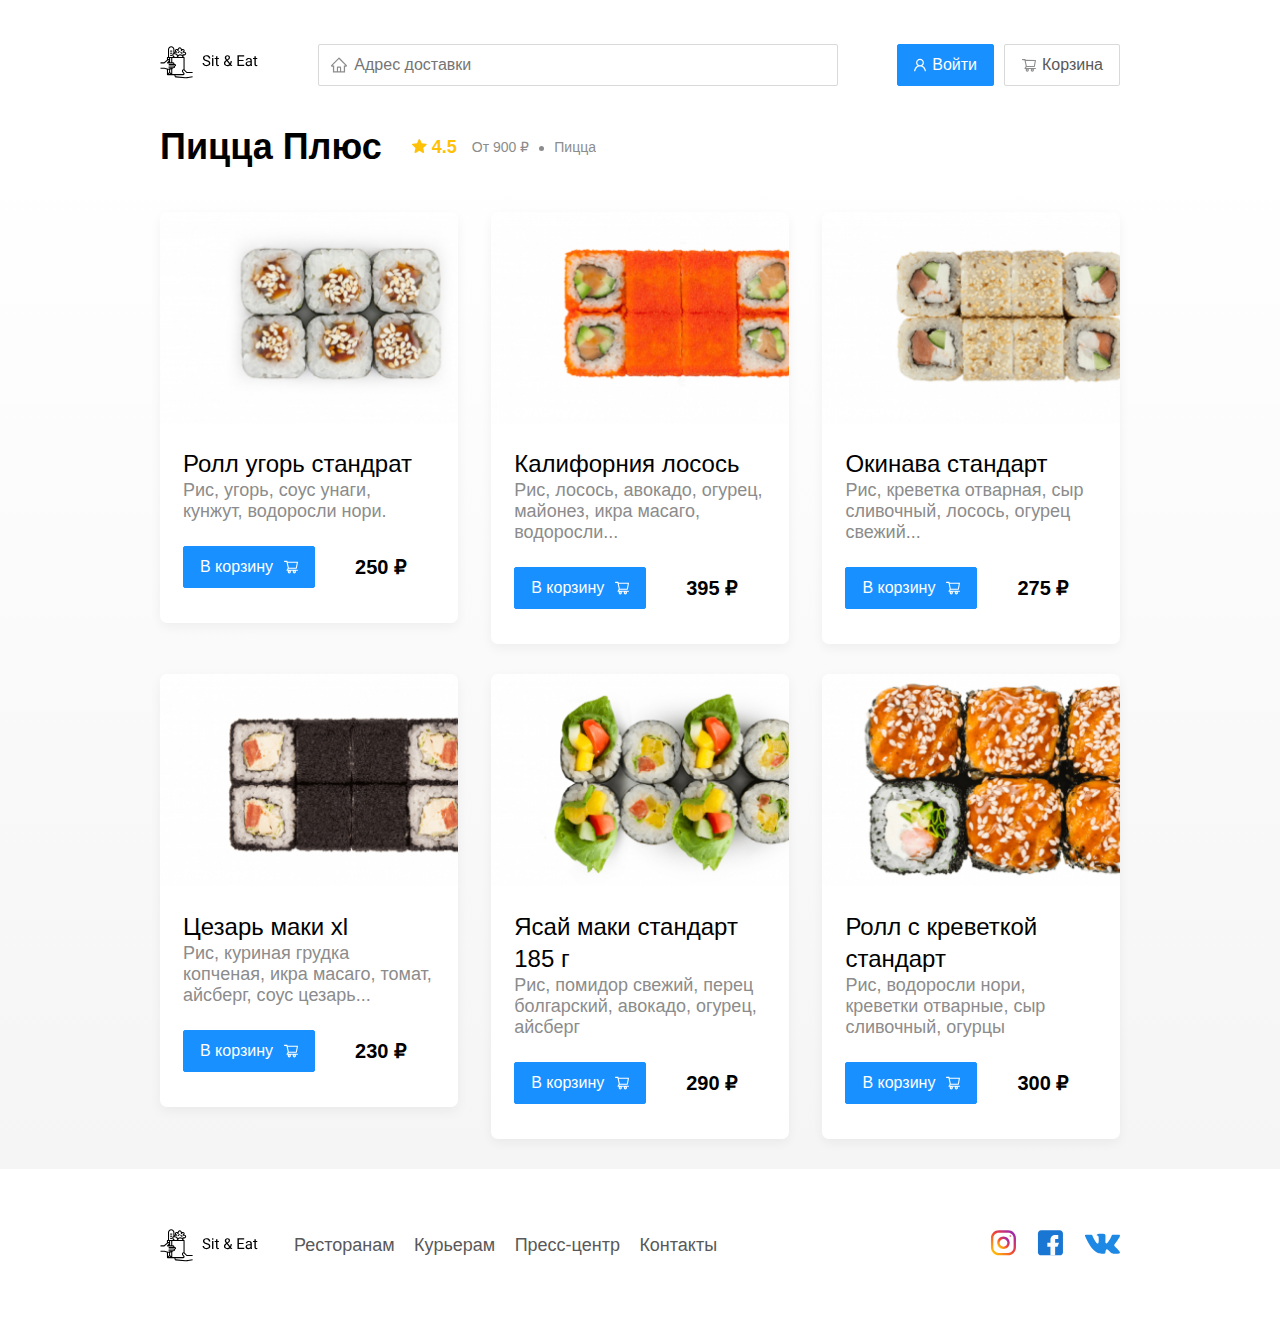
==== restaurant.html @ 7945403d "Add files via upload" ====
<!DOCTYPE html>
<html lang="ru">

<head>
    <meta charset="UTF-8">
    <meta name="viewport" content="width=device-width, initial-scale=1.0">
    <title>PizzaBurger - доставка еды на дом</title>
    <link rel="stylesheet" href="<link href=" https://fonts.googleapis.com/css2?family=Roboto:wght@400;700&display=swap"
        rel="stylesheet">
    <link rel="stylesheet" href="css\normalize.css">
    <link rel="stylesheet" href="css\animate.css">
    <link rel="stylesheet" href="css/style.css">
</head>

<body>
    <div class="container">
        <header class="header">
            <a href="index.html" class="logo">
                <img src="img\logo.svg" alt="logo">
            </a>
            <input type="text" class="input input-adress" placeholder="Адрес доставки">
            <div class="buttons">
                <button class="button button-primary">
                    <img src="img/user.svg" alt="user" class="button-icon">
                    <span class="button-text">Войти</span>
                </button>
                <button class="button" id="cart-button">
                    <img src="img/shopping-cart.svg" alt="shopping-cart" class="button-icon">
                    <span class="button-text">
                        Корзина
                    </span>
                </button>
            </div>
        </header>
    </div>
    <!-- /.container -->

    <main class="main">
        <div class="container">
            <section class="restaurants">
                <div class="section-heading">
                    <h2 class="section-title">Пицца Плюс</h2>
                    <div class="card-info">
                        <div class="rating"> <img src="img/rating.svg" alt="rating" class="rating-star"> 4.5
                        </div>
                        <div class="price">От 900 ₽</div>
                        <div class="category">Пицца </div>
                    </div>
                    <!-- /.card-info -->
                </div>
                <div class="cards">
                    <div class="card wow fadeInUp" data-wow-delay="0.2s">
                        <img src="img/image 7.jpg" alt="image" class="card-image">
                        <div class="card-text">
                            <div class="card-heading">
                                <h3 class="card-title card-title-reg">Ролл угорь стандрат</h3>
                            </div>
                            <!--/.card-heading -->
                            <div class="card-info">
                                <div class="ingredients">Рис, угорь, соус унаги, кунжут, водоросли нори.</div>
                            </div>
                            <!-- /.card-info -->
                            <div class="card-buttons">
                                <button class="button button-primary">
                                    <span class="button-card-text">В корзину</span>
                                    <img src="img/shopping-cart-white.svg" alt="shopping-cart"
                                        class="button-card-image">
                                </button>
                                <strong class="card-price-bold">250 ₽</strong>
                            </div>
                        </div>
                        <!--/.card-text -->
                    </div>
                    <!-- /.card -->

                    <div class="card wow fadeInUp" data-wow-delay="0.4s">
                        <img src="img/image 8.jpg" alt="image" class="card-image">
                        <div class="card-text">
                            <div class="card-heading">
                                <h3 class="card-title card-title-reg">Калифорния лосось</h3>
                            </div>
                            <!--/.card-heading -->
                            <div class="card-info">
                                <div class="ingredients">Рис, лосось, авокадо, огурец, майонез, икра масаго,
                                    водоросли...
                                </div>
                            </div>
                            <!-- /.card-info -->
                            <div class="card-buttons">
                                <button class="button button-primary">
                                    <span class="button-card-text">В корзину</span>
                                    <img src="img/shopping-cart-white.svg" alt="shopping-cart"
                                        class="button-card-image">
                                </button>
                                <strong class="card-price-bold">395 ₽</strong>
                            </div>
                        </div>
                        <!--/.card-text -->
                    </div>
                    <!-- /.card -->

                    <div class="card wow fadeInUp" data-wow-delay="0.6s">
                        <img src="img/image 9.jpg" alt="image" class="card-image">
                        <div class="card-text">
                            <div class="card-heading">
                                <h3 class="card-title card-title-reg">Окинава стандарт</h3>
                            </div>
                            <!--/.card-heading -->
                            <div class="card-info">
                                <div class="ingredients"> Рис, креветка отварная, сыр сливочный, лосось, огурец
                                    свежий...</div>
                            </div>
                            <!-- /.card-info -->
                            <div class="card-buttons">
                                <button class="button button-primary">
                                    <span class="button-card-text">В корзину</span>
                                    <img src="img/shopping-cart-white.svg" alt="shopping-cart"
                                        class="button-card-image">
                                </button>
                                <strong class="card-price-bold">275 ₽</strong>
                            </div>
                        </div>
                        <!--/.card-text -->
                    </div>
                    <!-- /.card -->

                    <div class="card wow fadeInUp" data-wow-delay="0.2s">
                        <img src="img/image 10.jpg" alt="image" class="card-image">
                        <div class="card-text">
                            <div class="card-heading">
                                <h3 class="card-title card-title-reg">Цезарь маки хl</h3>
                            </div>
                            <!--/.card-heading -->
                            <div class="card-info">
                                <div class="ingredients">Рис, куриная грудка копченая, икра масаго, томат, айсберг, соус
                                    цезарь...</div>
                            </div>
                            <!-- /.card-info -->
                            <div class="card-buttons">
                                <button class="button button-primary">
                                    <span class="button-card-text">В корзину</span>
                                    <img src="img/shopping-cart-white.svg" alt="shopping-cart"
                                        class="button-card-image">
                                </button>
                                <strong class="card-price-bold">230 ₽</strong>
                            </div>
                        </div>
                        <!--/.card-text -->
                    </div>
                    <!-- /.card -->

                    <div class="card wow fadeInUp" data-wow-delay="0.4s">
                        <img src="img/image 11.jpg" alt="image" class="card-image">
                        <div class="card-text">
                            <div class="card-heading">
                                <h3 class="card-title card-title-reg">Ясай маки стандарт 185 г</h3>
                            </div>
                            <!--/.card-heading -->
                            <div class="card-info">
                                <div class="ingredients">Рис, помидор свежий, перец болгарский, авокадо, огурец, айсберг
                                </div>
                            </div>
                            <!-- /.card-info -->
                            <div class="card-buttons">
                                <button class="button button-primary">
                                    <span class="button-card-text">В корзину</span>
                                    <img src="img/shopping-cart-white.svg" alt="shopping-cart"
                                        class="button-card-image">
                                </button>
                                <strong class="card-price-bold">290 ₽</strong>
                            </div>
                        </div>
                        <!--/.card-text -->
                    </div>
                    <!-- /.card -->

                    <div class="card wow fadeInUp" data-wow-delay="0.6s">
                        <img src="img/image 12.jpg" alt="image" class="card-image">
                        <div class="card-text">
                            <div class="card-heading">
                                <h3 class="card-title card-title-reg">Ролл с креветкой стандарт</h3>
                            </div>
                            <!--/.card-heading -->
                            <div class="card-info">
                                <div class="ingredients">Рис, водоросли нори, креветки отварные, сыр сливочный, огурцы
                                </div>
                            </div>
                            <!-- /.card-info -->
                            <div class="card-buttons">
                                <button class="button button-primary">
                                    <span class="button-card-text">В корзину</span>
                                    <img src="img/shopping-cart-white.svg" alt="shopping-cart"
                                        class="button-card-image">
                                </button>
                                <strong class="card-price-bold">300 ₽</strong>
                            </div>
                        </div>
                        <!--/.card-text -->
                    </div>
                    <!-- /.card -->
                </div>
                <!-- /.cards -->
            </section>
        </div>
    </main>

    <footer class="footer">
        <div class="container">
            <div class="footer-block">
                <img src="img/logo.svg" alt="" class="logo footer-logo">
                <nav class="footer-nav">
                    <a href="#" class="footer-link">Ресторанам</a>
                    <a href="#" class="footer-link">Курьерам</a>
                    <a href="#" class="footer-link">Пресс-центр</a>
                    <a href="#" class="footer-link">Контакты</a>
                </nav>
                <div class="social-links">
                    <a href="#" class="social-link"><img src="img/instagram.svg" alt="instagram"></a>
                    <a href="#" class="social-link"><img src="img/FB.svg" alt="Facebook"></a>
                    <a href="#" class="social-link"><img src="img/VK.svg" alt="VK"></a>
                </div>
            </div>
        </div>
    </footer>

    <div class="modal">
        <div class="modal-dialog">
            <div class="modal-header">
                <h3 class="modal-title">Корзина</h3>
                <button class="close">&times;</button>
            </div>
            <!-- /.modal-header -->
            <div class="modal-body">
                <div class="food-row">
                    <span class="food-name">Ролл угорь стандарт</span>
                    <strong class="food-price">250 ₽</strong>
                    <div class="food-counter">
                        <button class="counter-button">-</button>
                        <span class="counter">1</span>
                        <button class="counter-button">+</button>
                    </div>
                </div>
                <!-- /.foods-row -->
                <div class="food-row">
                    <span class="food-name">Ролл угорь стандарт</span>
                    <strong class="food-price">250 ₽</strong>
                    <div class="food-counter">
                        <button class="counter-button">-</button>
                        <span class="counter">1</span>
                        <button class="counter-button">+</button>
                    </div>
                </div>
                <!-- /.foods-row -->
                <div class="food-row">
                    <span class="food-name">Ролл угорь стандарт</span>
                    <strong class="food-price">250 ₽</strong>
                    <div class="food-counter">
                        <button class="counter-button">-</button>
                        <span class="counter">1</span>
                        <button class="counter-button">+</button>
                    </div>
                </div>
                <!-- /.foods-row -->
                <div class="food-row">
                    <span class="food-name">Ролл угорь стандарт</span>
                    <strong class="food-price">250 ₽</strong>
                    <div class="food-counter">
                        <button class="counter-button">-</button>
                        <span class="counter">1</span>
                        <button class="counter-button">+</button>
                    </div>
                </div>
                <!-- /.foods-row -->
                <div class="food-row">
                    <span class="food-name">Ролл угорь стандарт</span>
                    <strong class="food-price">250 ₽</strong>
                    <div class="food-counter">
                        <button class="counter-button">-</button>
                        <span class="counter">1</span>
                        <button class="counter-button">+</button>
                    </div>
                </div>
                <!-- /.foods-row -->
            </div>
            <!-- /.modal-body -->
            <div class="modal-footer">
                <span class="modal-pricetag">1200 ₽</span>
                <div class="footer-buttons">
                    <button class="button button-primary">Офромить заказ</button>
                    <button class="button">Отмена</button>
                </div>
            </div>
            <!-- /.modal-footer -->
        </div>
        <!-- /.modal-dialog -->
    </div>
    <script src="js/wow.min.js"></script>
    <script src="js/main.js"></script>
</body>

</html>
---- css/style.css ----
* {
    box-sizing: border-box;
}

body {
    font-family: 'Roboto', sans-serif;
    padding-top: 44px;
}

.container {
    max-width: 1200px;
    margin: auto;
}

.header {
    display: flex;
    align-items: center;
    justify-content: space-between;
    margin-bottom: 40px;
}

.input {
    background: #FFFFFF;
    border: 1px solid #D9D9D9;
    border-radius: 2px;
    font-size: 16px;
    line-height: 24px;
    padding: 8px;
    padding-left: 35px;
    background-repeat: no-repeat;
    background-position: left 11px center;
}

.input-adress {
    flex: 0.8;
    background-image: url(../img/home.svg);
}

.input-search {
    width: 300px;
    background-image: url(../img/search.svg);
    margin-left: auto;
}

.buttons {
    display: flex;
    align-items: center;
}

.button {
    display: flex;
    align-items: center;
    padding: 8px 16px;
    background: #FFFFFF;
    border: 1px solid #D9D9D9;
    box-sizing: border-box;
    box-shadow: 0px 0px 2px rgba(0, 0, 0, 0.0015);
    border-radius: 2px;
    color: #595959;
    line-height: 24px;
}

.button-primary {
    background: #1890FF;
    border: 1px solid #1890FF;
    color: #FFFFFF;
    margin-right: 10px;
}

.button-icon {
    margin-right: 6px;
}

.button-card-text {
    margin-right: 10px;
}

.promo {
    box-shadow: 0px 7px 12px rgba(158, 158, 163, 0.1);
    background: #FFF1B8 url(../img/promo-image.png) no-repeat top -100px right -247px /924px;
    border-radius: 10px;
    padding: 68px 70px;
    margin-bottom: 56px;
}

.promo-title {
    font-style: normal;
    font-weight: bold;
    font-size: 39px;
    line-height: 46px;
    color: #302C34;
}

.promo-text {
    font-style: normal;
    font-weight: normal;
    font-size: 24px;
    line-height: 28px;

    color: #302C34;
    max-width: 538px;
}

.main {
    background: linear-gradient(180deg, rgba(245, 245, 245, 0) 1.04%, #F5F5F5 100%);
}

.section-heading {
    display: flex;
    align-items: center;
    margin-bottom: 44px;
}

.section-title {
    font-style: normal;
    font-weight: bold;
    font-size: 36px;
    line-height: 42px;
    margin: 0;
    color: #000000;
    margin-right: 30px;
}

.cards {
    display: flex;
    align-items: flex-start;
    flex-wrap: wrap;
    justify-content: space-between;
}

.card {
    background: #FFFFFF;
    box-shadow: 0px 4px 12px rgba(0, 0, 0, 0.05);
    border-radius: 7px;
    overflow: hidden;
    margin-bottom: 30px;
    flex-basis: 31%;
    text-decoration: none;
}

.card-image {
    width: 380px;
    height: 212px;
    object-fit: cover;
}

.card-text {
    padding-top: 20px;
    padding-bottom: 35px;
    padding-left: 23px;
    padding-right: 23px;
}

.card-heading {
    display: flex;
    align-items: center;
    justify-content: space-between;
}

.card-title {
    margin: 0;
    font-style: normal;
    font-weight: bold;
    font-size: 24px;
    line-height: 32px;
}

.card-title-reg {
    font-weight: 400;
}

.card-tag {
    font-style: normal;
    font-weight: normal;
    font-size: 12px;
    line-height: 20px;
    color: #FFFFFF;
    background: #262626;
    border-radius: 2px;
    padding: 1px 8px;
}

.card-info {
    display: flex;
    align-items: center;
    flex-wrap: wrap;
}

.card-buttons {
    display: flex;
    align-items: center;
    margin-top: 24px;
}

.card-price-bold {
    font-style: normal;
    font-weight: bold;
    font-size: 20px;
    line-height: 32px;
    margin-left: 30px;
}

.rating {
    margin-right: 26px;
    color: #FFC107;
    font-style: normal;
    font-weight: bold;
    font-size: 18px;
    line-height: 32px;
}

.price,
.category {
    color: #8C8C8C;
    font-style: normal;
    font-weight: normal;
    font-size: 18px;
    line-height: 32px;
}

.price {
    margin-right: 10px;
}

.ingredients {
    color: #8C8C8C;
    font-style: normal;
    font-weight: normal;
    font-size: 18px;
    line-height: 21px;

}

.category {
    text-overflow: ellipsis;
    overflow: hidden;
    white-space: nowrap;
    max-width: 150px;
}

.price:after {
    content: "";
    width: 5px;
    height: 5px;
    background-color: #8c8c8c;
    display: inline-block;
    vertical-align: middle;
    border-radius: 50px;
    margin-left: 10px;
}

.footer {
    padding: 60px 0;
}

.footer-block {
    display: flex;
    align-items: center;
    justify-content: space-between;
}

.footer-nav {
    margin-left: 35px;
    margin-right: auto;
}

.footer-link {
    display: inline-block;
    color: #595959;
    font-style: normal;
    font-weight: normal;
    font-size: 18px;
    line-height: 21px;
    text-decoration: none;

}

.footer-link:not(:last-child) {
    margin-right: 15px;
}

.social-links {
    display: flex;
    align-items: center;
}

.social-link:not(:last-child) {
    margin-right: 21px;
}

.modal {
    position: fixed;
    top: 0;
    width: 100%;
    height: 100%;
    background: rgba(0, 0, 0, 0.4);
    display: none;
}

.is-open {
    display: flex;
}

.modal-dialog {
    max-width: 780px;
    width: 95%;
    background: #FFFFFF;
    border-radius: 5px;
    margin: auto;
    padding: 40px 45px;
}

.modal-header {
    display: flex;
    align-items: center;
    justify-content: space-between;
    margin-bottom: 45px;
}

.modal-title {
    margin: 0;
    font-weight: bold;
    font-size: 36px;
    line-height: 42px;
}

.close {
    font-size: 36px;
    border: none;
    background-color: transparent;
}

.modal-body {
    margin-bottom: 52px;
}

.food-row {
    display: flex;
    align-items: flex-start;
    justify-content: space-between;
    padding-bottom: 8px;
    border-bottom: 1px solid #d9d9d9;
    margin-bottom: 15px;
}

.food-name {
    font-weight: normal;
    font-size: 18px;
    line-height: 32px;
}

.food-price {
    margin-left: auto;
    margin-right: 47px;
    font-weight: bold;
    font-size: 20px;
    line-height: 32px;
}

.food-counter {
    display: flex;
    align-items: center;
}

.counter-button {
    display: flex;
    align-items: center;
    justify-content: center;
    width: 39px;
    height: 32px;
    background: #FFFFFF;
    border: 1px solid #40A9FF;
    box-sizing: border-box;
    border-radius: 2px;
    font-weight: normal;
    font-size: 14px;
    line-height: 22px;
    color: #40A9FF;

}

.counter {
    font-size: 16px;
    line-height: 24px;
    margin-left: 10px;
    margin-right: 10px;
}

.modal-footer {
    display: flex;
    align-items: center;
    justify-content: space-between;
}

.footer-buttons {
    display: flex;
    align-items: center;
}

.modal-pricetag {
    background: #262626;
    border-radius: 5px;
    color: #FFFFFF;
    padding: 15px 20px;
}

@media (max-width: 1366px) {
    .container {
        max-width: 960px;
    }

    .promo {
        background-position: center right -300px;
        background-size: 750px;
    }

    .rating {
        margin-right: 15px;
    }

    .category,
    .price {
        font-size: 14px;

    }

}

@media (max-width: 992px) {
    .container {
        max-width: 750px;
    }

    .promo {
        padding: 50px;
        background-size: 500px;
        background-position: center right -200px;
    }

    .promo-text {
        font-size: 18px;
        max-width: 400px;
    }

    .card {
        flex-basis: 49%;
    }

    .footer-link {
        font-size: 16px;
    }
}

@media (max-width: 768px) {
    .container {
        max-width: 560px;
    }

    .card-info {
        flex-wrap: wrap;
    }

    .card.rating {
        flex-basis: 100%;
    }

    .card-title {
        font-size: 18px;
    }

    .promo {
        background-size: 400px;
        background-position: bottom 50px right -200px;
    }

    .promo-title {
        font-size: 24px;
        line-height: 1.4;
    }

    .promo-text {
        margin-top: 0;
    }
}

@media (max-width: 578px) {
    .container {
        width: 90%;
    }

    .header {
        flex-wrap: wrap;
    }

    .input-adress {
        margin-top: 15px;
        order: 5;
        flex: 1;
    }

    .promo {
        background-image: none;
    }

    .promo-title {
        margin-bottom: 10px;
    }

    .section-title {
        font-size: 20px;
    }

    .card {
        flex-basis: 100%;
    }

    .card-image {
        width: 100%;
    }

    .footer {
        padding: 30px 0;
    }

    .footer-block {
        align-items: flex-start;
    }

    .footer-nav {
        order: 0;
        margin-left: 0;
        margin-right: 0;
        display: flex;
        flex-direction: column;
    }

    .footer-logo {
        order: 1;
        margin-right: 15px;
    }

    .social-links {
        order: 2;
    }

}

@media (max-width: 480px) {
    .button-text {
        display: none;
    }

    .button {
        min-height: 40px;
    }

    .button-icon {
        margin-right: 0;
    }

    .promo {
        padding: 20px;
    }

    .section-heading {
        flex-wrap: wrap;
    }

    .footer-block {
        flex-wrap: wrap;
        flex-direction: column;
        align-items: center;
    }

    .footer-logo {
        order: 0;
        margin-bottom: 20px;
    }

    .footer-nav {
        margin-bottom: 20px;
        text-align: center;
    }

    .footer-link:not(:last-child) {
        margin-right: 0;
    }
}
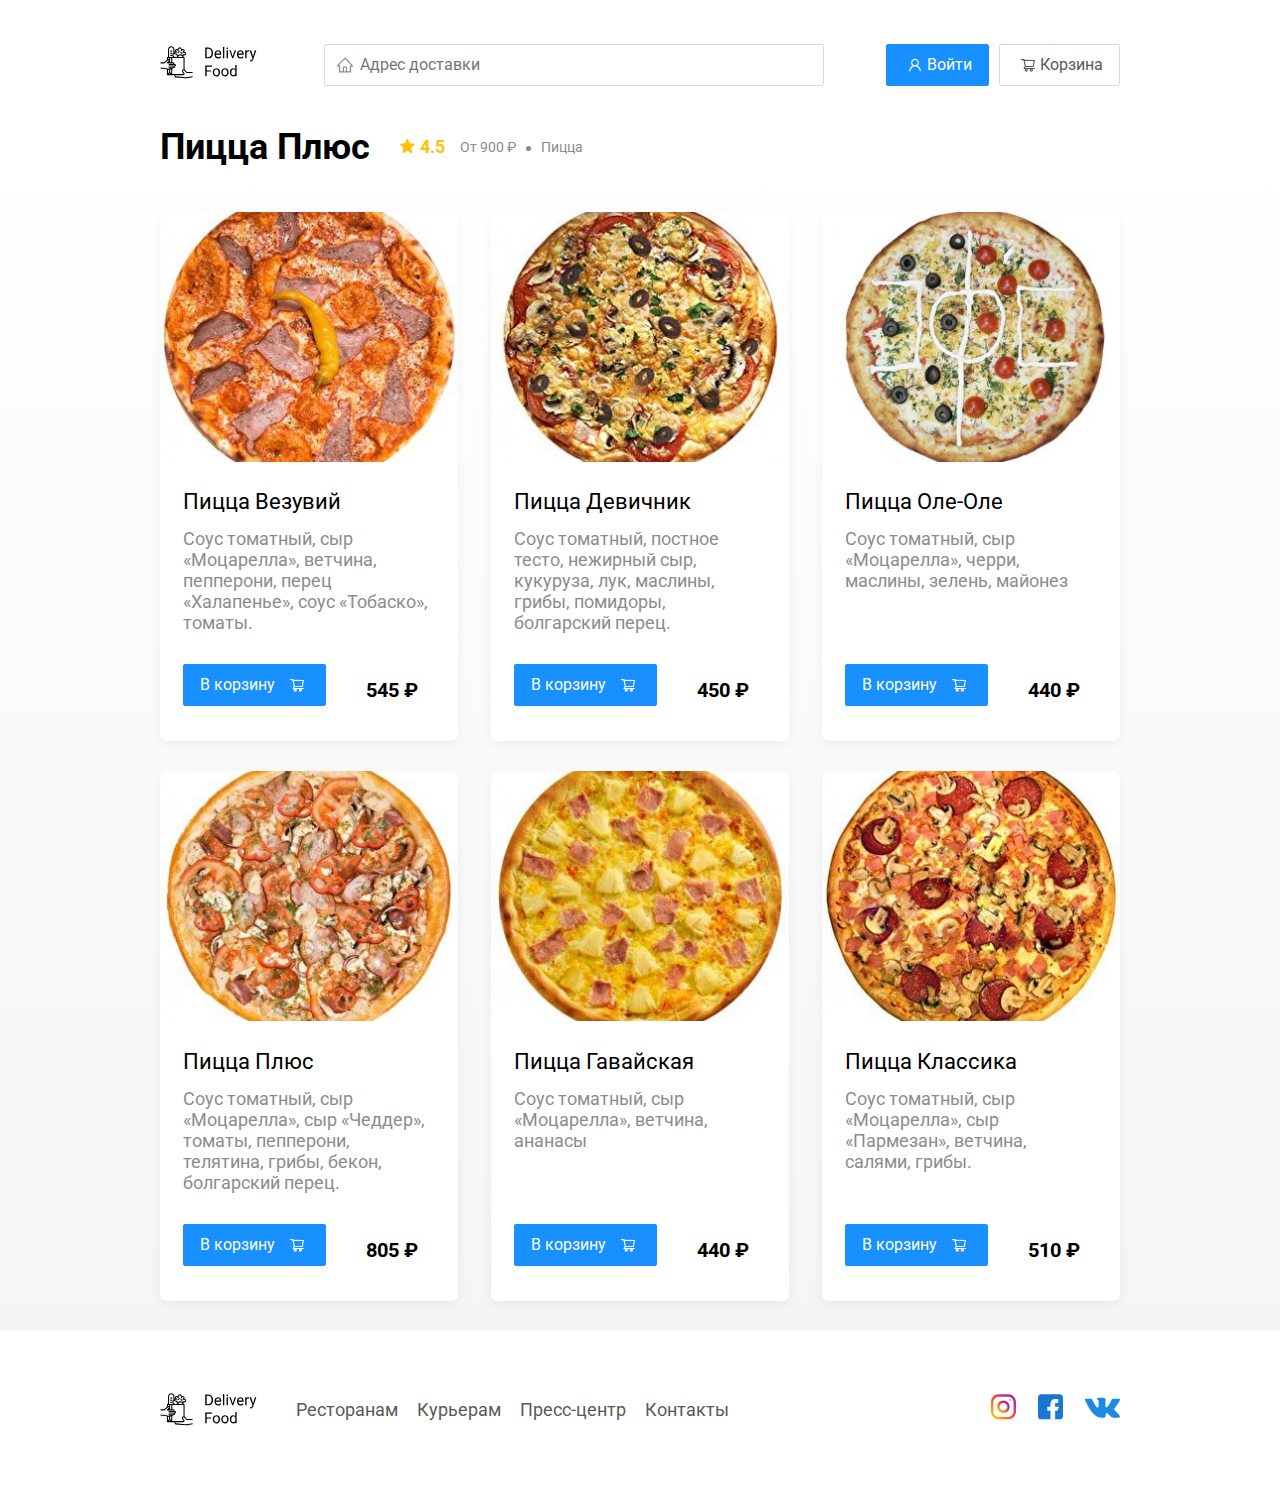
==== commit c064c9ee: "Add files via upload" ====
--- a/restaurant.html
+++ b/restaurant.html
@@ -1,301 +1,291 @@
 <!DOCTYPE html>
 <html lang="ru">
-
 <head>
-    <meta charset="UTF-8">
-    <meta name="viewport" content="width=device-width, initial-scale=1.0">
-    <title>PizzaBurger - доставка еды на дом</title>
-    <link rel="stylesheet" href="<link href=" https://fonts.googleapis.com/css2?family=Roboto:wght@400;700&display=swap"
-        rel="stylesheet">
-    <link rel="stylesheet" href="css\normalize.css">
-    <link rel="stylesheet" href="css\animate.css">
-    <link rel="stylesheet" href="css/style.css">
+	<meta charset="UTF-8"/>
+	<meta name="viewport" content="width=device-width, initial-scale=1.0"/>
+	<title>PizzaBurger — доставка еды на дом</title>
+	<link
+			href="https://fonts.googleapis.com/css?family=Roboto:400,700&display=swap&subset=cyrillic"
+			rel="stylesheet"
+	/>
+	<link rel="stylesheet" href="css/normalize.css"/>
+	<link rel="stylesheet" href="css/style.css"/>
 </head>
-
 <body>
-    <div class="container">
-        <header class="header">
-            <a href="index.html" class="logo">
-                <img src="img\logo.svg" alt="logo">
-            </a>
-            <input type="text" class="input input-adress" placeholder="Адрес доставки">
-            <div class="buttons">
-                <button class="button button-primary">
-                    <img src="img/user.svg" alt="user" class="button-icon">
-                    <span class="button-text">Войти</span>
-                </button>
-                <button class="button" id="cart-button">
-                    <img src="img/shopping-cart.svg" alt="shopping-cart" class="button-icon">
-                    <span class="button-text">
-                        Корзина
-                    </span>
-                </button>
-            </div>
-        </header>
-    </div>
-    <!-- /.container -->
-
-    <main class="main">
-        <div class="container">
-            <section class="restaurants">
-                <div class="section-heading">
-                    <h2 class="section-title">Пицца Плюс</h2>
-                    <div class="card-info">
-                        <div class="rating"> <img src="img/rating.svg" alt="rating" class="rating-star"> 4.5
-                        </div>
-                        <div class="price">От 900 ₽</div>
-                        <div class="category">Пицца </div>
-                    </div>
-                    <!-- /.card-info -->
-                </div>
-                <div class="cards">
-                    <div class="card wow fadeInUp" data-wow-delay="0.2s">
-                        <img src="img/image 7.jpg" alt="image" class="card-image">
-                        <div class="card-text">
-                            <div class="card-heading">
-                                <h3 class="card-title card-title-reg">Ролл угорь стандрат</h3>
-                            </div>
-                            <!--/.card-heading -->
-                            <div class="card-info">
-                                <div class="ingredients">Рис, угорь, соус унаги, кунжут, водоросли нори.</div>
-                            </div>
-                            <!-- /.card-info -->
-                            <div class="card-buttons">
-                                <button class="button button-primary">
-                                    <span class="button-card-text">В корзину</span>
-                                    <img src="img/shopping-cart-white.svg" alt="shopping-cart"
-                                        class="button-card-image">
-                                </button>
-                                <strong class="card-price-bold">250 ₽</strong>
-                            </div>
-                        </div>
-                        <!--/.card-text -->
-                    </div>
-                    <!-- /.card -->
-
-                    <div class="card wow fadeInUp" data-wow-delay="0.4s">
-                        <img src="img/image 8.jpg" alt="image" class="card-image">
-                        <div class="card-text">
-                            <div class="card-heading">
-                                <h3 class="card-title card-title-reg">Калифорния лосось</h3>
-                            </div>
-                            <!--/.card-heading -->
-                            <div class="card-info">
-                                <div class="ingredients">Рис, лосось, авокадо, огурец, майонез, икра масаго,
-                                    водоросли...
-                                </div>
-                            </div>
-                            <!-- /.card-info -->
-                            <div class="card-buttons">
-                                <button class="button button-primary">
-                                    <span class="button-card-text">В корзину</span>
-                                    <img src="img/shopping-cart-white.svg" alt="shopping-cart"
-                                        class="button-card-image">
-                                </button>
-                                <strong class="card-price-bold">395 ₽</strong>
-                            </div>
-                        </div>
-                        <!--/.card-text -->
-                    </div>
-                    <!-- /.card -->
-
-                    <div class="card wow fadeInUp" data-wow-delay="0.6s">
-                        <img src="img/image 9.jpg" alt="image" class="card-image">
-                        <div class="card-text">
-                            <div class="card-heading">
-                                <h3 class="card-title card-title-reg">Окинава стандарт</h3>
-                            </div>
-                            <!--/.card-heading -->
-                            <div class="card-info">
-                                <div class="ingredients"> Рис, креветка отварная, сыр сливочный, лосось, огурец
-                                    свежий...</div>
-                            </div>
-                            <!-- /.card-info -->
-                            <div class="card-buttons">
-                                <button class="button button-primary">
-                                    <span class="button-card-text">В корзину</span>
-                                    <img src="img/shopping-cart-white.svg" alt="shopping-cart"
-                                        class="button-card-image">
-                                </button>
-                                <strong class="card-price-bold">275 ₽</strong>
-                            </div>
-                        </div>
-                        <!--/.card-text -->
-                    </div>
-                    <!-- /.card -->
-
-                    <div class="card wow fadeInUp" data-wow-delay="0.2s">
-                        <img src="img/image 10.jpg" alt="image" class="card-image">
-                        <div class="card-text">
-                            <div class="card-heading">
-                                <h3 class="card-title card-title-reg">Цезарь маки хl</h3>
-                            </div>
-                            <!--/.card-heading -->
-                            <div class="card-info">
-                                <div class="ingredients">Рис, куриная грудка копченая, икра масаго, томат, айсберг, соус
-                                    цезарь...</div>
-                            </div>
-                            <!-- /.card-info -->
-                            <div class="card-buttons">
-                                <button class="button button-primary">
-                                    <span class="button-card-text">В корзину</span>
-                                    <img src="img/shopping-cart-white.svg" alt="shopping-cart"
-                                        class="button-card-image">
-                                </button>
-                                <strong class="card-price-bold">230 ₽</strong>
-                            </div>
-                        </div>
-                        <!--/.card-text -->
-                    </div>
-                    <!-- /.card -->
-
-                    <div class="card wow fadeInUp" data-wow-delay="0.4s">
-                        <img src="img/image 11.jpg" alt="image" class="card-image">
-                        <div class="card-text">
-                            <div class="card-heading">
-                                <h3 class="card-title card-title-reg">Ясай маки стандарт 185 г</h3>
-                            </div>
-                            <!--/.card-heading -->
-                            <div class="card-info">
-                                <div class="ingredients">Рис, помидор свежий, перец болгарский, авокадо, огурец, айсберг
-                                </div>
-                            </div>
-                            <!-- /.card-info -->
-                            <div class="card-buttons">
-                                <button class="button button-primary">
-                                    <span class="button-card-text">В корзину</span>
-                                    <img src="img/shopping-cart-white.svg" alt="shopping-cart"
-                                        class="button-card-image">
-                                </button>
-                                <strong class="card-price-bold">290 ₽</strong>
-                            </div>
-                        </div>
-                        <!--/.card-text -->
-                    </div>
-                    <!-- /.card -->
-
-                    <div class="card wow fadeInUp" data-wow-delay="0.6s">
-                        <img src="img/image 12.jpg" alt="image" class="card-image">
-                        <div class="card-text">
-                            <div class="card-heading">
-                                <h3 class="card-title card-title-reg">Ролл с креветкой стандарт</h3>
-                            </div>
-                            <!--/.card-heading -->
-                            <div class="card-info">
-                                <div class="ingredients">Рис, водоросли нори, креветки отварные, сыр сливочный, огурцы
-                                </div>
-                            </div>
-                            <!-- /.card-info -->
-                            <div class="card-buttons">
-                                <button class="button button-primary">
-                                    <span class="button-card-text">В корзину</span>
-                                    <img src="img/shopping-cart-white.svg" alt="shopping-cart"
-                                        class="button-card-image">
-                                </button>
-                                <strong class="card-price-bold">300 ₽</strong>
-                            </div>
-                        </div>
-                        <!--/.card-text -->
-                    </div>
-                    <!-- /.card -->
-                </div>
-                <!-- /.cards -->
-            </section>
-        </div>
-    </main>
-
-    <footer class="footer">
-        <div class="container">
-            <div class="footer-block">
-                <img src="img/logo.svg" alt="" class="logo footer-logo">
-                <nav class="footer-nav">
-                    <a href="#" class="footer-link">Ресторанам</a>
-                    <a href="#" class="footer-link">Курьерам</a>
-                    <a href="#" class="footer-link">Пресс-центр</a>
-                    <a href="#" class="footer-link">Контакты</a>
-                </nav>
-                <div class="social-links">
-                    <a href="#" class="social-link"><img src="img/instagram.svg" alt="instagram"></a>
-                    <a href="#" class="social-link"><img src="img/FB.svg" alt="Facebook"></a>
-                    <a href="#" class="social-link"><img src="img/VK.svg" alt="VK"></a>
-                </div>
-            </div>
-        </div>
-    </footer>
-
-    <div class="modal">
-        <div class="modal-dialog">
-            <div class="modal-header">
-                <h3 class="modal-title">Корзина</h3>
-                <button class="close">&times;</button>
-            </div>
-            <!-- /.modal-header -->
-            <div class="modal-body">
-                <div class="food-row">
-                    <span class="food-name">Ролл угорь стандарт</span>
-                    <strong class="food-price">250 ₽</strong>
-                    <div class="food-counter">
-                        <button class="counter-button">-</button>
-                        <span class="counter">1</span>
-                        <button class="counter-button">+</button>
-                    </div>
-                </div>
-                <!-- /.foods-row -->
-                <div class="food-row">
-                    <span class="food-name">Ролл угорь стандарт</span>
-                    <strong class="food-price">250 ₽</strong>
-                    <div class="food-counter">
-                        <button class="counter-button">-</button>
-                        <span class="counter">1</span>
-                        <button class="counter-button">+</button>
-                    </div>
-                </div>
-                <!-- /.foods-row -->
-                <div class="food-row">
-                    <span class="food-name">Ролл угорь стандарт</span>
-                    <strong class="food-price">250 ₽</strong>
-                    <div class="food-counter">
-                        <button class="counter-button">-</button>
-                        <span class="counter">1</span>
-                        <button class="counter-button">+</button>
-                    </div>
-                </div>
-                <!-- /.foods-row -->
-                <div class="food-row">
-                    <span class="food-name">Ролл угорь стандарт</span>
-                    <strong class="food-price">250 ₽</strong>
-                    <div class="food-counter">
-                        <button class="counter-button">-</button>
-                        <span class="counter">1</span>
-                        <button class="counter-button">+</button>
-                    </div>
-                </div>
-                <!-- /.foods-row -->
-                <div class="food-row">
-                    <span class="food-name">Ролл угорь стандарт</span>
-                    <strong class="food-price">250 ₽</strong>
-                    <div class="food-counter">
-                        <button class="counter-button">-</button>
-                        <span class="counter">1</span>
-                        <button class="counter-button">+</button>
-                    </div>
-                </div>
-                <!-- /.foods-row -->
-            </div>
-            <!-- /.modal-body -->
-            <div class="modal-footer">
-                <span class="modal-pricetag">1200 ₽</span>
-                <div class="footer-buttons">
-                    <button class="button button-primary">Офромить заказ</button>
-                    <button class="button">Отмена</button>
-                </div>
-            </div>
-            <!-- /.modal-footer -->
-        </div>
-        <!-- /.modal-dialog -->
-    </div>
-    <script src="js/wow.min.js"></script>
-    <script src="js/main.js"></script>
+	<div class="container">
+		<header class="header">
+			<a href="index.html" class="logo">
+				<img src="img/icon/logo.svg" alt="Logo"/>
+			</a>
+			<label class="address">
+				<input type="text" class="input input-address" placeholder="Адрес доставки"/>
+			</label>
+			<div class="buttons">
+				<button class="button button-primary button-auth">
+					<span class="button-auth-svg"></span>
+					<span class="button-text">Войти</span>
+				</button>
+				<button class="button" id="cart-button">
+					<span class="button-cart-svg"></span>
+					<span class="button-text">Корзина</span>
+				</button>
+			</div>
+		</header>
+	</div>
+	<!-- /.container  -->
+
+	<main class="main">
+		<div class="container">
+			<section class="menu">
+				<div class="section-heading">
+					<h2 class="section-title restaurant-title">Пицца Плюс</h2>
+					<div class="card-info">
+						<div class="rating">
+							4.5
+						</div>
+						<div class="price">От 900 ₽</div>
+						<div class="category">Пицца</div>
+					</div>
+					<!-- /.card-info -->
+				</div>
+				<div class="cards cards-menu">
+					<div class="card">
+						<img src="img/pizza-plus/pizza-vesuvius.jpg" alt="image" class="card-image"/>
+						<div class="card-text">
+							<div class="card-heading">
+								<h3 class="card-title card-title-reg">Пицца Везувий</h3>
+							</div>
+							<!-- /.card-heading -->
+							<div class="card-info">
+								<div class="ingredients">Соус томатный, сыр «Моцарелла», ветчина, пепперони, перец
+								                         «Халапенье», соус «Тобаско», томаты.
+								</div>
+							</div>
+							<!-- /.card-info -->
+							<div class="card-buttons">
+								<button class="button button-primary button-add-cart">
+									<span class="button-card-text">В корзину</span>
+									<span class="button-cart-svg"></span>
+								</button>
+								<strong class="card-price-bold">545 ₽</strong>
+							</div>
+						</div>
+						<!-- /.card-text -->
+					</div>
+					<!-- /.card -->
+
+					<div class="card">
+						<img src="img/pizza-plus/pizza-girls.jpg" alt="image" class="card-image"/>
+						<div class="card-text">
+							<div class="card-heading">
+								<h3 class="card-title card-title-reg">Пицца Девичник</h3>
+							</div>
+							<!-- /.card-heading -->
+							<div class="card-info">
+								<div class="ingredients">Соус томатный, постное тесто, нежирный сыр, кукуруза, лук, маслины,
+								                         грибы, помидоры, болгарский перец.
+								</div>
+							</div>
+							<!-- /.card-info -->
+							<div class="card-buttons">
+								<button class="button button-primary button-add-cart">
+									<span class="button-card-text">В корзину</span>
+									<span class="button-cart-svg"></span>
+								</button>
+								<strong class="card-price-bold">450 ₽</strong>
+							</div>
+						</div>
+						<!-- /.card-text -->
+					</div>
+					<!-- /.card -->
+
+					<div class="card">
+						<img src="img/pizza-plus/pizza-oleole.jpg" alt="image" class="card-image"/>
+						<div class="card-text">
+							<div class="card-heading">
+								<h3 class="card-title card-title-reg">Пицца Оле-Оле</h3>
+							</div>
+							<!-- /.card-heading -->
+							<div class="card-info">
+								<div class="ingredients">Соус томатный, сыр «Моцарелла», черри, маслины, зелень, майонез
+								</div>
+							</div>
+							<!-- /.card-info -->
+							<div class="card-buttons">
+								<button class="button button-primary button-add-cart">
+									<span class="button-card-text">В корзину</span>
+									<span class="button-cart-svg"></span>
+								</button>
+								<strong class="card-price-bold">440 ₽</strong>
+							</div>
+						</div>
+						<!-- /.card-text -->
+					</div>
+					<!-- /.card -->
+
+					<div class="card">
+						<img src="img/pizza-plus/pizza-plus.jpg" alt="image" class="card-image"/>
+						<div class="card-text">
+							<div class="card-heading">
+								<h3 class="card-title card-title-reg">Пицца Плюс</h3>
+							</div>
+							<!-- /.card-heading -->
+							<div class="card-info">
+								<div class="ingredients">Соус томатный, сыр «Моцарелла», сыр «Чеддер», томаты, пепперони,
+								                         телятина, грибы, бекон, болгарский перец.
+								</div>
+							</div>
+							<!-- /.card-info -->
+							<div class="card-buttons">
+								<button class="button button-primary button-add-cart">
+									<span class="button-card-text">В корзину</span>
+									<span class="button-cart-svg"></span>
+								</button>
+								<strong class="card-price-bold">805 ₽</strong>
+							</div>
+						</div>
+						<!-- /.card-text -->
+					</div>
+					<!-- /.card -->
+
+					<div class="card">
+						<img src="img/pizza-plus/pizza-hawaiian.jpg" alt="image" class="card-image"/>
+						<div class="card-text">
+							<div class="card-heading">
+								<h3 class="card-title card-title-reg">Пицца Гавайская</h3>
+							</div>
+							<!-- /.card-heading -->
+							<div class="card-info">
+								<div class="ingredients">Соус томатный, сыр «Моцарелла», ветчина, ананасы</div>
+							</div>
+							<!-- /.card-info -->
+							<div class="card-buttons">
+								<button class="button button-primary button-add-cart">
+									<span class="button-card-text">В корзину</span>
+									<span class="button-cart-svg"></span>
+								</button>
+								<strong class="card-price-bold">440 ₽</strong>
+							</div>
+						</div>
+						<!-- /.card-text -->
+					</div>
+					<!-- /.card -->
+
+					<div class="card">
+						<img src="img/pizza-plus/pizza-classic.jpg" alt="image" class="card-image"/>
+						<div class="card-text">
+							<div class="card-heading">
+								<h3 class="card-title card-title-reg">Пицца Классика</h3>
+							</div>
+							<!-- /.card-heading -->
+							<div class="card-info">
+								<div class="ingredients">Соус томатный, сыр «Моцарелла», сыр «Пармезан», ветчина, салями,
+								                         грибы.
+								</div>
+							</div>
+							<!-- /.card-info -->
+							<div class="card-buttons">
+								<button class="button button-primary button-add-cart">
+									<span class="button-card-text">В корзину</span>
+									<span class="button-cart-svg"></span>
+								</button>
+								<strong class="card-price-bold">510 ₽</strong>
+							</div>
+						</div>
+						<!-- /.card-text -->
+					</div>
+					<!-- /.card -->
+				</div>
+				<!-- /.cards -->
+			</section>
+		</div>
+		<!-- /.container -->
+	</main>
+
+	<footer class="footer">
+		<div class="container">
+			<div class="footer-block">
+				<img src="img/icon/logo.svg" alt="logo" class="logo footer-logo"/>
+				<nav class="footer-nav">
+					<a href="#" class="footer-link">Ресторанам </a>
+					<a href="#" class="footer-link">Курьерам</a>
+					<a href="#" class="footer-link">Пресс-центр</a>
+					<a href="#" class="footer-link">Контакты</a>
+				</nav>
+				<div class="social-links">
+					<a href="#" class="social-link"><img src="img/social/instagram.svg" alt="instagram"/></a>
+					<a href="#" class="social-link"><img src="img/social/fb.svg" alt="facebook"/></a>
+					<a href="#" class="social-link"><img src="img/social/vk.svg" alt="vk"/></a>
+				</div>
+				<!-- /.social-links -->
+			</div>
+			<!-- /.footer-block -->
+		</div>
+	</footer>
+
+	<div class="modal modal-cart">
+		<div class="modal-dialog">
+			<div class="modal-header">
+				<h3 class="modal-title">Корзина</h3>
+				<button class="close">&times;</button>
+			</div>
+			<!-- /.modal-header -->
+			<div class="modal-body">
+				<div class="food-row">
+					<span class="food-name">Ролл угорь стандарт</span>
+					<strong class="food-price">250 ₽</strong>
+					<div class="food-counter">
+						<button class="counter-button">-</button>
+						<span class="counter">1</span>
+						<button class="counter-button">+</button>
+					</div>
+				</div>
+				<!-- /.foods-row -->
+				<div class="food-row">
+					<span class="food-name">Ролл угорь стандарт</span>
+					<strong class="food-price">250 ₽</strong>
+					<div class="food-counter">
+						<button class="counter-button">-</button>
+						<span class="counter">1</span>
+						<button class="counter-button">+</button>
+					</div>
+				</div>
+				<!-- /.foods-row -->
+				<div class="food-row">
+					<span class="food-name">Ролл угорь стандарт</span>
+					<strong class="food-price">250 ₽</strong>
+					<div class="food-counter">
+						<button class="counter-button">-</button>
+						<span class="counter">1</span>
+						<button class="counter-button">+</button>
+					</div>
+				</div>
+				<!-- /.foods-row -->
+				<div class="food-row">
+					<span class="food-name">Ролл угорь стандарт</span>
+					<strong class="food-price">250 ₽</strong>
+					<div class="food-counter">
+						<button class="counter-button">-</button>
+						<span class="counter">1</span>
+						<button class="counter-button">+</button>
+					</div>
+				</div>
+				<!-- /.foods-row -->
+			</div>
+			<!-- /.modal-body -->
+			<div class="modal-footer">
+				<span class="modal-pricetag">1250 ₽</span>
+				<div class="footer-buttons">
+					<button class="button button-primary">Оформить заказ</button>
+					<button class="button clear-cart">Отмена</button>
+				</div>
+			</div>
+			<!-- /.modal-footer -->
+		</div>
+		<!-- /.modal-dialog -->
+	</div>
+
+
+	<script src="js/main.js"></script>
 </body>
-
-</html>+</html>
--- a/css/style.css
+++ b/css/style.css
@@ -3,8 +3,18 @@
 }
 
 body {
-    font-family: 'Roboto', sans-serif;
+    font-family: "Roboto", sans-serif;
     padding-top: 44px;
+}
+
+a,
+button {
+    cursor: pointer;
+    color: inherit;
+}
+
+.hide {
+    display: none;
 }
 
 .container {
@@ -20,26 +30,33 @@
 }
 
 .input {
-    background: #FFFFFF;
-    border: 1px solid #D9D9D9;
+    background-color: #ffffff;
+    border: 1px solid #d9d9d9;
     border-radius: 2px;
     font-size: 16px;
     line-height: 24px;
-    padding: 8px;
-    padding-left: 35px;
+    padding: 8px 8px 8px 35px;
     background-repeat: no-repeat;
     background-position: left 11px center;
 }
 
-.input-adress {
+.address {
     flex: 0.8;
-    background-image: url(../img/home.svg);
+}
+
+.input-address {
+    width: 100%;
+    background-image: url(../img/icon/home.svg);
+}
+
+.search {
+    margin-left: auto;
 }
 
 .input-search {
     width: 300px;
-    background-image: url(../img/search.svg);
-    margin-left: auto;
+    background-image: url(../img/icon/search.svg);
+
 }
 
 .buttons {
@@ -51,20 +68,34 @@
     display: flex;
     align-items: center;
     padding: 8px 16px;
-    background: #FFFFFF;
-    border: 1px solid #D9D9D9;
+    background: #ffffff;
+    border: 1px solid #d9d9d9;
     box-sizing: border-box;
-    box-shadow: 0px 0px 2px rgba(0, 0, 0, 0.0015);
+    box-shadow: 0 0 2px rgba(0, 0, 0, 0.0015);
     border-radius: 2px;
     color: #595959;
+    font-size: 16px;
     line-height: 24px;
 }
 
+.button:hover {
+    background: #1890ff;
+    border: 1px solid #1890ff;
+    color: #fff;
+}
+
+
 .button-primary {
-    background: #1890FF;
-    border: 1px solid #1890FF;
-    color: #FFFFFF;
+    background: #1890ff;
+    border: 1px solid #1890ff;
+    color: #fff;
     margin-right: 10px;
+}
+
+.button-primary:hover {
+    background: #ffffff;
+    border: 1px solid #d9d9d9;
+    color: #595959;
 }
 
 .button-icon {
@@ -75,12 +106,89 @@
     margin-right: 10px;
 }
 
+.button-auth {
+    background-position: 20px 13px;
+}
+
+.button-primary .button-auth-svg {
+    width: 24px;
+    height: 24px;
+    background-color: #fff;
+    -webkit-mask: url("../img/icon/user.svg") no-repeat 50% 50%;
+    mask: url("../img/icon/user.svg") no-repeat 50% 50%;
+    background-repeat: no-repeat;
+}
+
+.button-primary:hover .button-auth-svg {
+    background-color: #595959;
+}
+
+.button .button-cart-svg {
+    width: 24px;
+    height: 24px;
+    background-color: #595959;
+    -webkit-mask: url("../img/icon/shopping-cart.svg") no-repeat 50% 50%;
+    mask: url("../img/icon/shopping-cart.svg") no-repeat 50% 50%;
+    background-repeat: no-repeat;
+}
+
+.button-primary .button-cart-svg {
+    background-color: #fff;
+}
+
+.button:hover .button-cart-svg {
+    background-color: #fff;
+}
+
+.button-primary:hover .button-cart-svg {
+    background-color: #595959;
+}
+
+.button-cart {
+    display: none;
+    margin: 0 5px;
+}
+
+.button-out {
+    display: none;
+    margin: 0 5px;
+}
+
+.user-name {
+    display: none;
+    margin-right: 20px;
+    font-weight: bold;
+    font-size: 18px;
+}
+
+.promo-slider {
+
+    width: 600px;
+    height: 300px;
+
+}
+
 .promo {
-    box-shadow: 0px 7px 12px rgba(158, 158, 163, 0.1);
-    background: #FFF1B8 url(../img/promo-image.png) no-repeat top -100px right -247px /924px;
+    box-shadow: 0 7px 12px rgba(158, 158, 163, 0.1);
     border-radius: 10px;
     padding: 68px 70px;
     margin-bottom: 56px;
+}
+
+.pizza {
+    background: #fff1b8 url(../img/promo/pizza.png) no-repeat top -100px right -250px / 830px
+}
+
+.kebab {
+    background: #D6E4FF url(../img/promo/kebab.png) no-repeat top 45px right 40px / 450px;
+}
+
+.vegetables {
+    background: #FFF566 url(../img/promo/vegetables.png) no-repeat top 0 right 0 / 825px
+}
+
+.sushi {
+    background: #FFF1F0 url(../img/promo/sushi.png) no-repeat top 10px right 15px / 500px
 }
 
 .promo-title {
@@ -88,7 +196,7 @@
     font-weight: bold;
     font-size: 39px;
     line-height: 46px;
-    color: #302C34;
+    color: #302c34;
 }
 
 .promo-text {
@@ -96,13 +204,12 @@
     font-weight: normal;
     font-size: 24px;
     line-height: 28px;
-
-    color: #302C34;
+    color: #302c34;
     max-width: 538px;
 }
 
 .main {
-    background: linear-gradient(180deg, rgba(245, 245, 245, 0) 1.04%, #F5F5F5 100%);
+    background: linear-gradient(180deg, rgba(245, 245, 245, 0) 1.04%, #f5f5f5 100%);
 }
 
 .section-heading {
@@ -116,52 +223,64 @@
     font-weight: bold;
     font-size: 36px;
     line-height: 42px;
-    margin: 0;
+    margin: 0 30px 0 0;
     color: #000000;
-    margin-right: 30px;
 }
 
 .cards {
     display: flex;
     align-items: flex-start;
+    justify-content: space-between;
     flex-wrap: wrap;
-    justify-content: space-between;
 }
 
 .card {
-    background: #FFFFFF;
-    box-shadow: 0px 4px 12px rgba(0, 0, 0, 0.05);
+    background: #ffffff;
+    box-shadow: 0 4px 12px rgba(0, 0, 0, 0.05);
     border-radius: 7px;
     overflow: hidden;
     margin-bottom: 30px;
     flex-basis: 31%;
     text-decoration: none;
+
+}
+
+.card-restaurant {
+    cursor: pointer
 }
 
 .card-image {
-    width: 380px;
-    height: 212px;
+    width: 100%;
+    height: 250px;
     object-fit: cover;
 }
 
+
 .card-text {
-    padding-top: 20px;
-    padding-bottom: 35px;
-    padding-left: 23px;
-    padding-right: 23px;
+    padding: 20px 23px 35px;
+    min-height: 275px;
+    display: flex;
+    flex-direction: column;
+}
+
+
+
+.restaurants .card-text {
+    min-height: auto;
 }
 
 .card-heading {
     display: flex;
     align-items: center;
     justify-content: space-between;
+    margin-bottom: 10px;
 }
 
 .card-title {
     margin: 0;
     font-style: normal;
     font-weight: bold;
-    font-size: 24px;
+    font-size: 22px;
     line-height: 32px;
 }
 
@@ -174,7 +293,7 @@
     font-weight: normal;
     font-size: 12px;
     line-height: 20px;
-    color: #FFFFFF;
+    color: #ffffff;
     background: #262626;
     border-radius: 2px;
     padding: 1px 8px;
@@ -188,12 +307,12 @@
 
 .card-buttons {
     display: flex;
-    align-items: center;
     margin-top: 24px;
+    flex-grow: 1;
+    align-items: flex-end;
 }
 
 .card-price-bold {
-    font-style: normal;
     font-weight: bold;
     font-size: 20px;
     line-height: 32px;
@@ -201,9 +320,12 @@
 }
 
 .rating {
+    background-image: url("../img/icon/rating.svg");
+    background-repeat: no-repeat;
+    background-position: 0 7px;
+    padding-left: 20px;
     margin-right: 26px;
-    color: #FFC107;
-    font-style: normal;
+    color: #ffc107;
     font-weight: bold;
     font-size: 18px;
     line-height: 32px;
@@ -211,9 +333,7 @@
 
 .price,
 .category {
-    color: #8C8C8C;
-    font-style: normal;
-    font-weight: normal;
+    color: #8c8c8c;
     font-size: 18px;
     line-height: 32px;
 }
@@ -223,12 +343,9 @@
 }
 
 .ingredients {
-    color: #8C8C8C;
-    font-style: normal;
-    font-weight: normal;
+    color: #8c8c8c;
     font-size: 18px;
     line-height: 21px;
-
 }
 
 .category {
@@ -245,7 +362,7 @@
     background-color: #8c8c8c;
     display: inline-block;
     vertical-align: middle;
-    border-radius: 50px;
+    border-radius: 50%;
     margin-left: 10px;
 }
 
@@ -272,7 +389,6 @@
     font-size: 18px;
     line-height: 21px;
     text-decoration: none;
-
 }
 
 .footer-link:not(:last-child) {
@@ -290,11 +406,24 @@
 
 .modal {
     position: fixed;
+    left: 0;
     top: 0;
     width: 100%;
     height: 100%;
     background: rgba(0, 0, 0, 0.4);
     display: none;
+    z-index: 999;
+}
+
+.modal-auth {
+    position: fixed;
+    left: 0;
+    top: 0;
+    width: 100%;
+    height: 100%;
+    background: rgba(0, 0, 0, 0.4);
+    display: none;
+    z-index: 999;
 }
 
 .is-open {
@@ -304,10 +433,25 @@
 .modal-dialog {
     max-width: 780px;
     width: 95%;
-    background: #FFFFFF;
+    background: #ffffff;
     border-radius: 5px;
     margin: auto;
     padding: 40px 45px;
+}
+
+.modal-dialog-auth {
+    width: auto;
+    position: relative;
+}
+
+.label-auth {
+    display: block;
+    margin: 30px;
+}
+
+.label-auth span {
+    width: 80px;
+    display: inline-block;
 }
 
 .modal-header {
@@ -330,8 +474,17 @@
     background-color: transparent;
 }
 
+.close-auth {
+    font-size: 36px;
+    border: none;
+    background-color: transparent;
+    position: absolute;
+    top: 10px;
+    right: 20px;
+}
+
 .modal-body {
-    margin-bottom: 52px;
+    margin-bottom: 22px;
 }
 
 .food-row {
@@ -368,15 +521,20 @@
     justify-content: center;
     width: 39px;
     height: 32px;
-    background: #FFFFFF;
-    border: 1px solid #40A9FF;
+    background: #ffffff;
+    border: 1px solid #40a9ff;
     box-sizing: border-box;
     border-radius: 2px;
     font-weight: normal;
     font-size: 14px;
     line-height: 22px;
-    color: #40A9FF;
-
+    color: #40a9ff;
+}
+
+.counter-button:hover {
+    background: #40a9ff;
+    border: 1px solid #ffffff;
+    color: #ffffff;
 }
 
 .counter {
@@ -392,6 +550,10 @@
     justify-content: space-between;
 }
 
+.modal-auth .modal-footer {
+    justify-content: flex-end;
+}
+
 .footer-buttons {
     display: flex;
     align-items: center;
@@ -400,8 +562,10 @@
 .modal-pricetag {
     background: #262626;
     border-radius: 5px;
-    color: #FFFFFF;
+    color: #ffffff;
     padding: 15px 20px;
+    font-size: 20px;
+    line-height: 23px;
 }
 
 @media (max-width: 1366px) {
@@ -409,9 +573,24 @@
         max-width: 960px;
     }
 
-    .promo {
+    .pizza {
         background-position: center right -300px;
         background-size: 750px;
+    }
+
+
+    .kebab {
+        background-position: top -5px right -93px;
+        background-size: 530px;
+    }
+
+    .vegetables {
+        background-position: top 0 right -93px;
+        background-size: 820px;
+    }
+
+    .sushi {
+        background-position: center right -90px;
     }
 
     .rating {
@@ -421,9 +600,7 @@
     .category,
     .price {
         font-size: 14px;
-
-    }
-
+    }
 }
 
 @media (max-width: 992px) {
@@ -431,12 +608,31 @@
         max-width: 750px;
     }
 
-    .promo {
+
+
+    .pizza {
         padding: 50px;
         background-size: 500px;
         background-position: center right -200px;
     }
 
+
+    .kebab {
+        background-position: top 55px right -100px;
+        background-size: 385px;
+    }
+
+    .vegetables {
+        background-position: top 0 right -280px;
+        background-size: 810px;
+    }
+
+    .sushi {
+        background-position: top 30px right -175px;
+    }
+
+
+
     .promo-text {
         font-size: 18px;
         max-width: 400px;
@@ -460,7 +656,7 @@
         flex-wrap: wrap;
     }
 
-    .card.rating {
+    .card .rating {
         flex-basis: 100%;
     }
 
@@ -468,9 +664,34 @@
         font-size: 18px;
     }
 
-    .promo {
+    .card-text {
+        min-height: 290px;
+    }
+
+    .card-price-bold {
+        margin-left: 20px;
+    }
+
+
+    .pizza {
         background-size: 400px;
         background-position: bottom 50px right -200px;
+    }
+
+
+    .kebab {
+        background-position: top -5px right -74px;
+        background-size: 300px;
+    }
+
+    .vegetables {
+        background-position: top 0 right -240px;
+        background-size: 702px;
+    }
+
+    .sushi {
+        background-position: top -24px right -75px;
+        background-size: 302px;
     }
 
     .promo-title {
@@ -488,11 +709,16 @@
         width: 90%;
     }
 
+    .address {
+        min-width: 100%;
+        order: 1;
+    }
+
     .header {
         flex-wrap: wrap;
     }
 
-    .input-adress {
+    .input-address {
         margin-top: 15px;
         order: 5;
         flex: 1;
@@ -514,6 +740,10 @@
         flex-basis: 100%;
     }
 
+    .card-text {
+        min-height: auto;
+    }
+
     .card-image {
         width: 100%;
     }
@@ -527,22 +757,21 @@
     }
 
     .footer-nav {
-        order: 0;
         margin-left: 0;
         margin-right: 0;
+        order: 0;
         display: flex;
         flex-direction: column;
     }
 
     .footer-logo {
+        margin-right: 15px;
         order: 1;
-        margin-right: 15px;
     }
 
     .social-links {
         order: 2;
     }
-
 }
 
 @media (max-width: 480px) {
@@ -550,12 +779,35 @@
         display: none;
     }
 
+    .button-icon {
+        margin: 0;
+    }
+
+    .user-name {
+        margin: 10px;
+
+    }
+
+    .buttons {
+        flex-wrap: wrap;
+        margin-left: auto;
+    }
+
     .button {
         min-height: 40px;
-    }
-
-    .button-icon {
-        margin-right: 0;
+        padding: 5px 12px;
+
+    }
+
+    .button-out-svg {
+        width: 24px;
+        height: 24px;
+        background-color: #fff;
+        -webkit-mask: url(../img/icon/logout.svg) no-repeat 50% 50%;
+        mask: url(../img/icon/logout.svg) no-repeat 50% 50%;
+        background-repeat: no-repeat;
+        -webkit-mask-size: 20px;
+        mask-size: 20px;
     }
 
     .promo {
